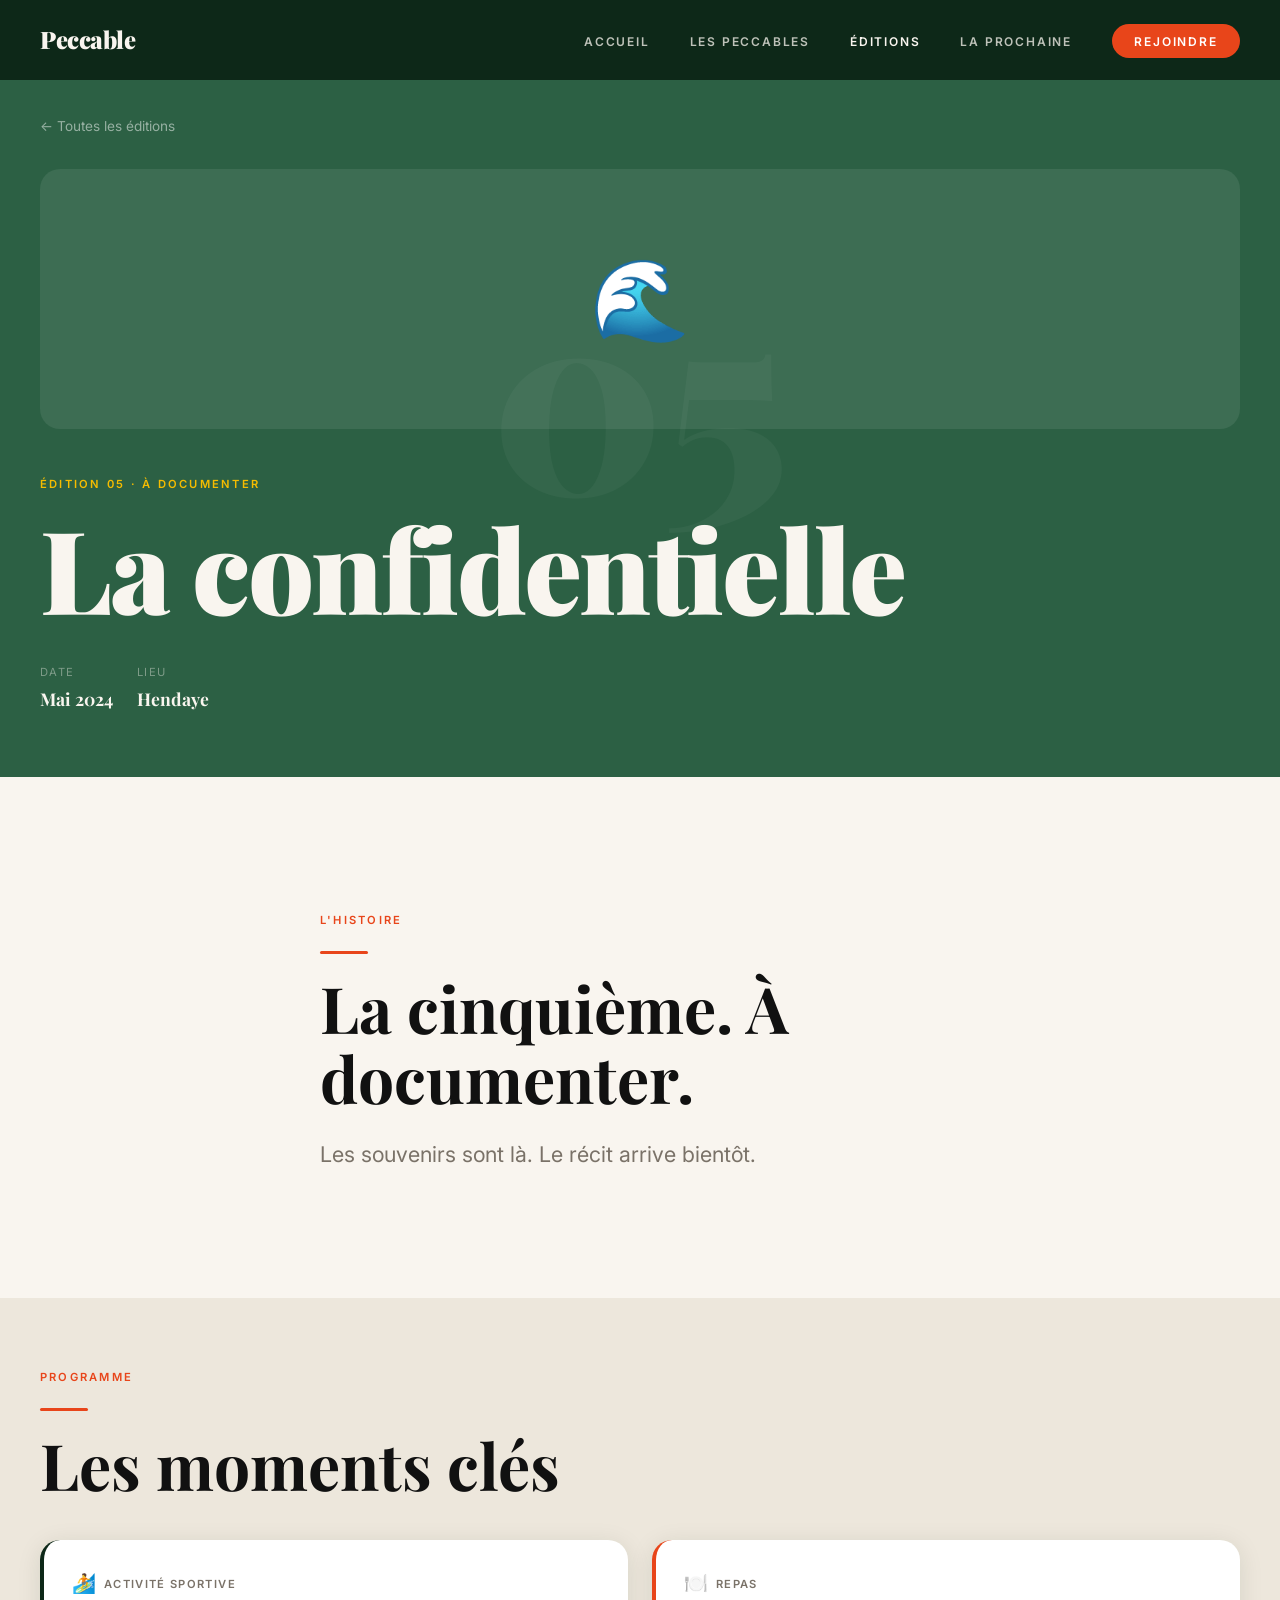
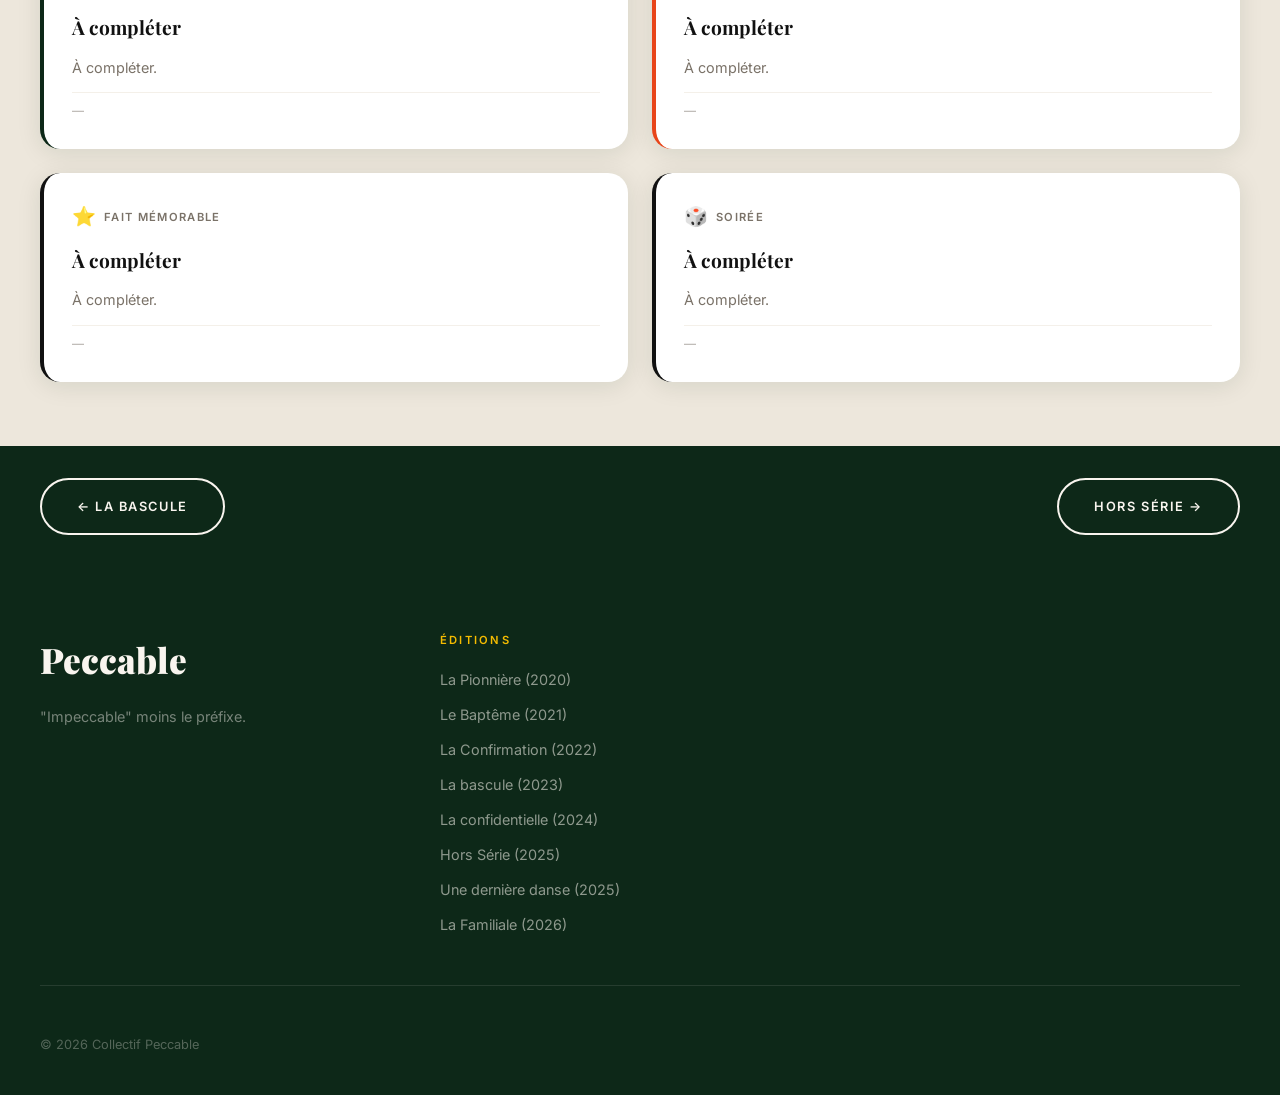
==== edition-5.html @ ae7f57f0 "Refonte page éditions : grille de cards + pages individuelles - editions.html : grille responsive av" ====
<!DOCTYPE html>
<html lang="fr">
<head>
  <meta charset="UTF-8" />
  <meta name="viewport" content="width=device-width, initial-scale=1.0" />
  <title>La confidentielle (2024) — Peccable</title>
  <link rel="stylesheet" href="css/style.css" />
</head>
<body>

  <nav class="nav">
    <a href="index.html" class="nav__logo">Peccable</a>
    <button class="nav__toggle" aria-label="Ouvrir le menu"><span></span><span></span><span></span></button>
    <ul class="nav__links">
      <li><a href="index.html">Accueil</a></li>
      <li><a href="personnes.html">Les Peccables</a></li>
      <li><a href="editions.html" class="active">Éditions</a></li>
      <li><a href="prochaine-edition.html">La Prochaine</a></li>
      <li><a href="recrutement.html" class="nav-cta">Rejoindre</a></li>
    </ul>
  </nav>
  <div class="nav__mobile">
    <button class="nav__mobile-close" aria-label="Fermer" style="position:absolute;top:2rem;right:2.5rem;font-size:2rem;color:var(--cream);">✕</button>
    <a href="index.html">Accueil</a><a href="personnes.html">Les Peccables</a><a href="editions.html">Éditions</a>
    <a href="prochaine-edition.html">La Prochaine</a><a href="recrutement.html">Rejoindre</a>
  </div>

  <section class="edition-detail-hero" style="background:var(--forest-light);">
    <div class="edition-detail-hero__bg">05</div>
    <div class="container">
      <a href="editions.html" style="display:inline-flex;align-items:center;gap:0.5rem;color:rgba(255,255,255,0.5);font-size:0.85rem;text-decoration:none;margin-bottom:2rem;">← Toutes les éditions</a>
      <div style="font-size:5rem;height:260px;background:rgba(255,255,255,0.08);border-radius:var(--radius-lg);display:flex;align-items:center;justify-content:center;margin-bottom:2.5rem;">🌊</div>
      <span class="label">Édition 05 · À documenter</span>
      <h1 class="fade-up" style="color:var(--cream);margin-top:0.5rem;">La confidentielle</h1>
      <div class="edition-detail-meta">
        <div class="edition-detail-meta__item">
          <span class="edition-detail-meta__label">Date</span>
          <span class="edition-detail-meta__value">Mai 2024</span>
        </div>
        <div class="edition-detail-meta__item">
          <span class="edition-detail-meta__label">Lieu</span>
          <span class="edition-detail-meta__value">Hendaye</span>
        </div>
      </div>
    </div>
  </section>

  <section class="section">
    <div class="container" style="max-width:720px;">
      <span class="label">L'histoire</span>
      <div class="divider"></div>
      <h2>La cinquième. À documenter.</h2>
      <p class="lead" style="margin-top:1.5rem;color:var(--muted);">Les souvenirs sont là. Le récit arrive bientôt.</p>
    </div>
  </section>

  <section class="section" style="background:var(--cream-dark);padding-top:var(--space-lg);padding-bottom:var(--space-lg);">
    <div class="container">
      <span class="label">Programme</span>
      <div class="divider"></div>
      <h2 style="margin-bottom:2.5rem;">Les moments clés</h2>
      <div class="activity-grid">
        <div class="activity-card activity-card--sport">
          <div class="activity-card__header"><span class="activity-card__icon">🏄</span><span class="activity-card__type">Activité sportive</span></div>
          <div class="activity-card__title">À compléter</div>
          <p class="activity-card__desc">À compléter.</p>
          <div class="activity-card__day">—</div>
        </div>
        <div class="activity-card activity-card--repas">
          <div class="activity-card__header"><span class="activity-card__icon">🍽️</span><span class="activity-card__type">Repas</span></div>
          <div class="activity-card__title">À compléter</div>
          <p class="activity-card__desc">À compléter.</p>
          <div class="activity-card__day">—</div>
        </div>
        <div class="activity-card activity-card--fait">
          <div class="activity-card__header"><span class="activity-card__icon">⭐</span><span class="activity-card__type">Fait mémorable</span></div>
          <div class="activity-card__title">À compléter</div>
          <p class="activity-card__desc">À compléter.</p>
          <div class="activity-card__day">—</div>
        </div>
        <div class="activity-card activity-card--fait">
          <div class="activity-card__header"><span class="activity-card__icon">🎲</span><span class="activity-card__type">Soirée</span></div>
          <div class="activity-card__title">À compléter</div>
          <p class="activity-card__desc">À compléter.</p>
          <div class="activity-card__day">—</div>
        </div>
      </div>
    </div>
  </section>

  <div style="background:var(--forest);padding:2rem 0;">
    <div class="container" style="display:flex;justify-content:space-between;flex-wrap:wrap;gap:1rem;">
      <a href="edition-inchallah.html" class="btn btn--outline">← La bascule</a>
      <a href="edition-hors-serie.html" class="btn btn--outline">Hors Série →</a>
    </div>
  </div>

  <footer class="footer">
    <div class="container">
      <div class="footer__top">
        <div><div class="footer__logo">Peccable</div><p class="footer__tagline">"Impeccable" moins le préfixe.</p></div>
        <div>
          <div class="footer__col-title">Éditions</div>
          <nav class="footer__links">
            <a href="edition-pioniere.html">La Pionnière (2020)</a>
            <a href="edition-bapteme.html">Le Baptême (2021)</a>
            <a href="edition-confirmation.html">La Confirmation (2022)</a>
            <a href="edition-inchallah.html">La bascule (2023)</a>
            <a href="edition-5.html">La confidentielle (2024)</a>
            <a href="edition-hors-serie.html">Hors Série (2025)</a>
            <a href="edition-6.html">Une dernière danse (2025)</a>
            <a href="edition-familiale.html">La Familiale (2026)</a>
          </nav>
        </div>
      </div>
      <div class="footer__bottom"><span class="footer__copy">© 2026 Collectif Peccable</span></div>
    </div>
  </footer>
  <script src="js/main.js"></script>
</body>
</html>
---- css/style.css ----
/* ============================================
   PECCABLE — Design System
   Charte: Forêt Profonde × Terracotta × Crème
   ============================================ */

@import url('https://fonts.googleapis.com/css2?family=Playfair+Display:ital,wght@0,400;0,700;0,900;1,400;1,700&family=Inter:wght@300;400;500;600&display=swap');

/* ── Variables ── */
:root {
  --cream:        #F9F5EF;
  --cream-dark:   #EDE7DC;
  --charcoal:     #111111;
  --forest:       #0D2818;
  --forest-mid:   #1A4028;
  --forest-light: #2C6044;
  --orange:       #E8451A;
  --orange-light: #FF6B3D;
  --gold:         #F5BC00;
  --muted:        #7A7268;
  --white:        #FFFFFF;

  --font-display: 'Playfair Display', Georgia, serif;
  --font-body:    'Inter', -apple-system, BlinkMacSystemFont, sans-serif;

  --space-xs: 0.5rem;
  --space-sm: 1rem;
  --space-md: 2rem;
  --space-lg: 4rem;
  --space-xl: 8rem;

  --radius:    8px;
  --radius-lg: 20px;
  --radius-xl: 36px;

  --shadow:    0 4px 24px rgba(13,40,24,0.10);
  --shadow-lg: 0 16px 48px rgba(13,40,24,0.18);

  --transition: 0.3s ease;
}

/* ── Reset ── */
*, *::before, *::after { box-sizing: border-box; margin: 0; padding: 0; }
html { scroll-behavior: smooth; }
body {
  font-family: var(--font-body);
  background: var(--cream);
  color: var(--charcoal);
  font-size: 1rem;
  line-height: 1.65;
  overflow-x: hidden;
}
img { max-width: 100%; display: block; }
a { color: inherit; text-decoration: none; }
ul { list-style: none; }
button { cursor: pointer; border: none; background: none; font: inherit; }

/* ── Typography ── */
h1, h2, h3, h4 { font-family: var(--font-display); line-height: 1.1; }
h1 { font-size: clamp(3.5rem, 9vw, 10rem); font-weight: 900; letter-spacing: -0.02em; }
h2 { font-size: clamp(2.2rem, 5vw, 5rem); font-weight: 700; }
h3 { font-size: clamp(1.4rem, 2.5vw, 2.4rem); font-weight: 700; }
h4 { font-size: clamp(1.1rem, 1.8vw, 1.5rem); font-weight: 400; font-style: italic; }
p  { font-size: clamp(0.95rem, 1.2vw, 1.1rem); color: var(--muted); }
p.lead { font-size: clamp(1.1rem, 1.8vw, 1.35rem); color: var(--charcoal); line-height: 1.5; }

.label {
  display: inline-block;
  font-family: var(--font-body);
  font-size: 0.7rem;
  font-weight: 600;
  letter-spacing: 0.2em;
  text-transform: uppercase;
  color: var(--orange);
}

/* ── Navigation ── */
.nav {
  position: fixed;
  top: 0; left: 0; right: 0;
  z-index: 100;
  display: flex;
  align-items: center;
  justify-content: space-between;
  padding: 1.25rem 2.5rem;
  background: var(--forest);
  transition: background var(--transition), padding var(--transition), box-shadow var(--transition);
}
.nav.scrolled {
  background: var(--forest);
  padding: 0.8rem 2.5rem;
  box-shadow: 0 2px 20px rgba(0,0,0,0.3);
}
.nav__logo {
  font-family: var(--font-display);
  font-size: 1.5rem;
  font-weight: 900;
  color: var(--cream);
  letter-spacing: -0.02em;
}
.nav__links {
  display: flex;
  align-items: center;
  gap: 2.5rem;
}
.nav__links li a {
  font-size: 0.75rem;
  font-weight: 600;
  letter-spacing: 0.15em;
  text-transform: uppercase;
  color: rgba(249,245,239,0.75);
  transition: color var(--transition);
}
.nav__links li a:hover { color: var(--cream); }
.nav__links li a.active { color: var(--cream); }
.nav__cta a,
.nav__links li a.nav-cta {
  background: var(--orange);
  color: var(--white) !important;
  padding: 0.6rem 1.4rem;
  border-radius: var(--radius-xl);
  transition: background var(--transition), transform var(--transition);
}
.nav__cta a:hover,
.nav__links li a.nav-cta:hover { background: var(--orange-light); transform: translateY(-1px); }

.nav__toggle {
  display: none;
  flex-direction: column;
  gap: 5px;
}
.nav__toggle span {
  display: block;
  width: 24px;
  height: 2px;
  background: var(--cream);
  transition: var(--transition);
}

/* ── Buttons ── */
.btn {
  display: inline-flex;
  align-items: center;
  gap: 0.5rem;
  font-family: var(--font-body);
  font-size: 0.8rem;
  font-weight: 600;
  letter-spacing: 0.12em;
  text-transform: uppercase;
  padding: 1rem 2.2rem;
  border-radius: var(--radius-xl);
  transition: all var(--transition);
}
.btn--primary {
  background: var(--orange);
  color: var(--white);
}
.btn--primary:hover { background: var(--orange-light); transform: translateY(-2px); box-shadow: 0 8px 24px rgba(232,69,26,0.4); }
.btn--outline {
  border: 2px solid var(--cream);
  color: var(--cream);
}
.btn--outline:hover { background: var(--cream); color: var(--charcoal); }
.btn--dark {
  background: var(--forest);
  color: var(--cream);
}
.btn--dark:hover { background: var(--forest-mid); transform: translateY(-2px); }
.btn--gold {
  background: var(--gold);
  color: var(--charcoal);
}
.btn--gold:hover { background: #FFD000; transform: translateY(-2px); box-shadow: 0 8px 24px rgba(245,188,0,0.4); }

/* ── Layout Helpers ── */
.container {
  width: 100%;
  max-width: 1280px;
  margin: 0 auto;
  padding: 0 2.5rem;
}
.container--sm { max-width: 860px; }
.container--xs { max-width: 640px; }
.section { padding: var(--space-xl) 0; }
.section--sm { padding: var(--space-lg) 0; }

.grid-2 { display: grid; grid-template-columns: 1fr 1fr; gap: 2rem; }
.grid-3 { display: grid; grid-template-columns: repeat(3, 1fr); gap: 2rem; }
.grid-4 { display: grid; grid-template-columns: repeat(4, 1fr); gap: 1.5rem; }

/* ── Tag / Badge ── */
.tag {
  display: inline-block;
  font-size: 0.7rem;
  font-weight: 600;
  letter-spacing: 0.12em;
  text-transform: uppercase;
  padding: 0.35rem 0.9rem;
  border-radius: var(--radius-xl);
  border: 1.5px solid currentColor;
}
.tag--orange { color: var(--orange); border-color: var(--orange); }
.tag--cream  { color: var(--cream);  border-color: rgba(249,245,239,0.4); }
.tag--forest { color: var(--forest); border-color: var(--forest); }

/* ── Cards ── */
.card {
  background: var(--white);
  border-radius: var(--radius-lg);
  overflow: hidden;
  box-shadow: var(--shadow);
  transition: transform var(--transition), box-shadow var(--transition);
}
.card:hover { transform: translateY(-6px); box-shadow: var(--shadow-lg); }
.card__img {
  width: 100%;
  aspect-ratio: 4/3;
  object-fit: cover;
  background: var(--cream-dark);
}
.card__img--placeholder {
  width: 100%;
  aspect-ratio: 4/3;
  background: linear-gradient(135deg, var(--forest-mid) 0%, var(--forest-light) 100%);
  display: flex;
  align-items: center;
  justify-content: center;
  font-family: var(--font-display);
  font-size: 2rem;
  color: rgba(249,245,239,0.3);
  font-style: italic;
}
.card__body { padding: 1.5rem; }
.card__label { margin-bottom: 0.5rem; }
.card__title { font-family: var(--font-display); font-size: 1.4rem; font-weight: 700; color: var(--charcoal); margin-bottom: 0.5rem; }
.card__text { font-size: 0.9rem; color: var(--muted); }
.card__footer { padding: 1rem 1.5rem; border-top: 1px solid var(--cream-dark); display: flex; align-items: center; justify-content: space-between; }

/* ── Member Cards ── */
.member-card {
  background: var(--white);
  border-radius: var(--radius-lg);
  padding: 2rem;
  box-shadow: var(--shadow);
  transition: transform var(--transition);
  position: relative;
  overflow: hidden;
}
.member-card::before {
  content: '';
  position: absolute;
  top: 0; left: 0; right: 0;
  height: 4px;
  background: var(--orange);
  transform: scaleX(0);
  transform-origin: left;
  transition: transform 0.4s ease;
}
.member-card:hover::before { transform: scaleX(1); }
.member-card:hover { transform: translateY(-4px); }
.member-card__avatar {
  width: 72px;
  height: 72px;
  border-radius: 50%;
  background: linear-gradient(135deg, var(--forest-mid) 0%, var(--forest-light) 100%);
  margin-bottom: 1.2rem;
  display: flex;
  align-items: center;
  justify-content: center;
  font-family: var(--font-display);
  font-size: 1.6rem;
  color: var(--cream);
  font-style: italic;
  font-weight: 700;
}
.member-card__name { font-family: var(--font-display); font-size: 1.5rem; font-weight: 700; margin-bottom: 0.2rem; }
.member-card__nicknames { font-size: 0.78rem; color: var(--orange); letter-spacing: 0.05em; margin-bottom: 0.8rem; font-weight: 500; }
.member-card__bio { font-size: 0.9rem; color: var(--muted); line-height: 1.6; }
.member-card__tag {
  margin-top: 1rem;
  font-size: 0.7rem;
  font-weight: 600;
  letter-spacing: 0.1em;
  text-transform: uppercase;
  color: var(--forest-light);
  background: rgba(44,96,68,0.1);
  padding: 0.3rem 0.8rem;
  border-radius: var(--radius-xl);
  display: inline-block;
}

/* ── Edition Cards ── */
.edition-card {
  display: grid;
  grid-template-columns: 1fr 2fr;
  gap: 0;
  background: var(--white);
  border-radius: var(--radius-lg);
  overflow: hidden;
  box-shadow: var(--shadow);
  transition: transform var(--transition), box-shadow var(--transition);
}
.edition-card:hover { transform: translateY(-6px); box-shadow: var(--shadow-lg); }
.edition-card__side {
  background: var(--forest);
  padding: 2.5rem 2rem;
  display: flex;
  flex-direction: column;
  justify-content: space-between;
}
.edition-card__number {
  font-family: var(--font-display);
  font-size: 5rem;
  font-weight: 900;
  color: rgba(249,245,239,0.15);
  line-height: 1;
}
.edition-card__year {
  font-size: 0.75rem;
  font-weight: 600;
  letter-spacing: 0.2em;
  text-transform: uppercase;
  color: var(--gold);
}
.edition-card__body { padding: 2.5rem; }
.edition-card__subtitle { font-size: 0.75rem; color: var(--orange); font-weight: 600; letter-spacing: 0.15em; text-transform: uppercase; margin-bottom: 0.5rem; }
.edition-card__title { font-family: var(--font-display); font-size: 2rem; font-weight: 700; margin-bottom: 1rem; }
.edition-card__desc { font-size: 0.95rem; color: var(--muted); line-height: 1.7; margin-bottom: 1.5rem; }
.edition-card__stats { display: flex; gap: 1.5rem; flex-wrap: wrap; }
.stat { }
.stat__val { font-family: var(--font-display); font-size: 1.6rem; font-weight: 700; color: var(--charcoal); }
.stat__key { font-size: 0.72rem; color: var(--muted); text-transform: uppercase; letter-spacing: 0.1em; }

/* ── Edition details ── */
.edition-card__details {
  margin-top: 1.5rem;
  padding-top: 1.5rem;
  border-top: 1px solid var(--cream-dark);
  display: flex;
  flex-direction: column;
  gap: 0;
}
.edition-detail__day {
  padding: 0.75rem 0;
  border-bottom: 1px solid var(--cream-dark);
}
.edition-detail__day:last-child { border-bottom: none; }
.edition-detail__day-header {
  display: flex;
  align-items: center;
  gap: 0.75rem;
  font-weight: 600;
  font-size: 0.85rem;
  color: var(--charcoal);
  margin-bottom: 0.5rem;
}
.edition-detail__day-header .tag { margin: 0; }
.edition-detail__items {
  display: flex;
  flex-wrap: wrap;
  gap: 0.75rem;
  padding-left: 0.25rem;
}
.edition-detail__item {
  display: flex;
  align-items: flex-start;
  gap: 0.4rem;
  font-size: 0.85rem;
  color: var(--muted);
  min-width: 160px;
}
.edition-detail__item-icon { font-size: 0.9rem; flex-shrink: 0; margin-top: 0.05rem; }
.edition-detail__item-text { line-height: 1.4; }
.edition-detail__item-label { font-size: 0.7rem; text-transform: uppercase; letter-spacing: 0.08em; color: var(--muted); opacity: 0.7; display: block; }

/* ── Forms ── */
.form-group { margin-bottom: 1.5rem; }
.form-label {
  display: block;
  font-size: 0.75rem;
  font-weight: 600;
  letter-spacing: 0.12em;
  text-transform: uppercase;
  color: var(--charcoal);
  margin-bottom: 0.5rem;
}
.form-input,
.form-textarea,
.form-select {
  width: 100%;
  padding: 1rem 1.2rem;
  border: 2px solid var(--cream-dark);
  border-radius: var(--radius);
  font-family: var(--font-body);
  font-size: 0.95rem;
  color: var(--charcoal);
  background: var(--white);
  transition: border-color var(--transition), box-shadow var(--transition);
  outline: none;
  appearance: none;
}
.form-input:focus,
.form-textarea:focus,
.form-select:focus {
  border-color: var(--forest-light);
  box-shadow: 0 0 0 3px rgba(44,96,68,0.12);
}
.form-textarea { resize: vertical; min-height: 140px; }
.form-hint { font-size: 0.78rem; color: var(--muted); margin-top: 0.3rem; font-style: italic; }

.form-grid { display: grid; grid-template-columns: 1fr 1fr; gap: 1.2rem; }

/* ── Hero Sections ── */
.hero {
  min-height: 100vh;
  background: var(--forest);
  display: flex;
  align-items: flex-end;
  padding: 8rem 0 5rem;
  position: relative;
  overflow: hidden;
}
.hero::after {
  content: '';
  position: absolute;
  inset: 0;
  background: radial-gradient(ellipse at 70% 50%, rgba(44,96,68,0.5) 0%, transparent 60%);
  pointer-events: none;
}
.hero__bg-text {
  position: absolute;
  top: 50%;
  left: 50%;
  transform: translate(-50%, -50%);
  font-family: var(--font-display);
  font-size: clamp(8rem, 22vw, 30rem);
  font-weight: 900;
  color: rgba(249,245,239,0.04);
  white-space: nowrap;
  pointer-events: none;
  user-select: none;
  letter-spacing: -0.04em;
  line-height: 1;
}
.hero__label { margin-bottom: 1.5rem; }
.hero h1 { color: var(--cream); }
.hero h1 em { font-style: italic; color: var(--gold); }
.hero__sub {
  font-size: clamp(1rem, 1.8vw, 1.3rem);
  color: rgba(249,245,239,0.65);
  max-width: 600px;
  margin: 1.5rem 0 2.5rem;
  line-height: 1.6;
}
.hero__actions { display: flex; gap: 1rem; flex-wrap: wrap; }

.page-hero {
  min-height: 55vh;
  background: var(--forest);
  display: flex;
  align-items: flex-end;
  padding: 8rem 0 4rem;
  position: relative;
  overflow: hidden;
}
.page-hero::after {
  content: '';
  position: absolute;
  inset: 0;
  background: radial-gradient(ellipse at 30% 60%, rgba(44,96,68,0.4) 0%, transparent 60%);
  pointer-events: none;
}
.page-hero .label { margin-bottom: 1rem; }
.page-hero h1 { color: var(--cream); font-size: clamp(2.5rem, 6vw, 7rem); }
.page-hero__sub { font-size: 1.1rem; color: rgba(249,245,239,0.6); margin-top: 1rem; max-width: 550px; }

/* ── Strip / Banner ── */
.strip {
  background: var(--orange);
  padding: 2.5rem 0;
  overflow: hidden;
}
.strip__inner {
  display: flex;
  gap: 4rem;
  white-space: nowrap;
  animation: marquee 20s linear infinite;
}
.strip__item {
  font-family: var(--font-display);
  font-size: clamp(1.4rem, 2.5vw, 2rem);
  font-style: italic;
  color: var(--white);
  display: flex;
  align-items: center;
  gap: 2rem;
  flex-shrink: 0;
}
.strip__item::after { content: '✦'; font-style: normal; font-size: 0.7em; opacity: 0.5; }
@keyframes marquee {
  from { transform: translateX(0); }
  to   { transform: translateX(-50%); }
}

/* ── Section Titles ── */
.section-header { margin-bottom: var(--space-lg); }
.section-header .label { margin-bottom: 0.75rem; }
.section-header h2 { margin-bottom: 1rem; }
.section-header p { max-width: 560px; }
.section-header--center { text-align: center; }
.section-header--center p { margin: 0 auto; }
.section-header--light h2 { color: var(--cream); }
.section-header--light p { color: rgba(249,245,239,0.6); }

/* ── Divider ── */
.divider {
  width: 48px;
  height: 3px;
  background: var(--orange);
  border-radius: 2px;
  margin: 1.2rem 0;
}
.divider--center { margin: 1.2rem auto; }

/* ── Footer ── */
.footer {
  background: var(--forest);
  padding: var(--space-lg) 0 2.5rem;
}
.footer__top {
  display: grid;
  grid-template-columns: 1.5fr 1fr 1fr 1fr;
  gap: 3rem;
  margin-bottom: 3rem;
  padding-bottom: 3rem;
  border-bottom: 1px solid rgba(249,245,239,0.1);
}
.footer__logo {
  font-family: var(--font-display);
  font-size: 2.2rem;
  font-weight: 900;
  color: var(--cream);
  margin-bottom: 1rem;
}
.footer__tagline { font-size: 0.9rem; color: rgba(249,245,239,0.45); line-height: 1.7; }
.footer__col-title {
  font-size: 0.7rem;
  font-weight: 600;
  letter-spacing: 0.2em;
  text-transform: uppercase;
  color: var(--gold);
  margin-bottom: 1.2rem;
}
.footer__links { display: flex; flex-direction: column; gap: 0.7rem; }
.footer__links a {
  font-size: 0.9rem;
  color: rgba(249,245,239,0.55);
  transition: color var(--transition);
}
.footer__links a:hover { color: var(--cream); }
.footer__bottom {
  display: flex;
  align-items: center;
  justify-content: space-between;
}
.footer__copy { font-size: 0.8rem; color: rgba(249,245,239,0.3); }
.footer__edition {
  font-family: var(--font-display);
  font-style: italic;
  color: rgba(249,245,239,0.3);
  font-size: 0.85rem;
}

/* ── Boîte à idées ── */
.idea-box {
  background: var(--forest);
  border-radius: var(--radius-xl);
  padding: 4rem;
  position: relative;
  overflow: hidden;
}
.idea-box::before {
  content: '💡';
  position: absolute;
  top: -1rem;
  right: 2rem;
  font-size: 8rem;
  opacity: 0.07;
}
.idea-box .form-label { color: rgba(249,245,239,0.7); }
.idea-box .form-input,
.idea-box .form-textarea,
.idea-box .form-select {
  background: rgba(249,245,239,0.07);
  border-color: rgba(249,245,239,0.15);
  color: var(--cream);
}
.idea-box .form-input::placeholder,
.idea-box .form-textarea::placeholder { color: rgba(249,245,239,0.3); }
.idea-box .form-input:focus,
.idea-box .form-textarea:focus { border-color: var(--gold); box-shadow: 0 0 0 3px rgba(245,188,0,0.15); }

/* ── Score / Recrutement ── */
.scoring-item {
  display: flex;
  align-items: flex-start;
  gap: 1.2rem;
  padding: 1.5rem;
  background: var(--white);
  border-radius: var(--radius);
  margin-bottom: 1rem;
  border-left: 3px solid transparent;
  transition: border-color var(--transition);
}
.scoring-item:hover { border-left-color: var(--orange); }
.scoring-item__icon {
  width: 44px;
  height: 44px;
  border-radius: var(--radius);
  background: var(--cream-dark);
  display: flex;
  align-items: center;
  justify-content: center;
  font-size: 1.3rem;
  flex-shrink: 0;
}
.scoring-item__title { font-weight: 600; font-size: 0.95rem; margin-bottom: 0.2rem; }
.scoring-item__desc { font-size: 0.85rem; color: var(--muted); }
.scoring-item__pts {
  margin-left: auto;
  font-family: var(--font-display);
  font-size: 1.8rem;
  font-weight: 700;
  color: var(--orange);
  flex-shrink: 0;
}

/* ── Accordion (FAQ-like) ── */
.accordion-item {
  border-bottom: 1px solid var(--cream-dark);
}
.accordion-btn {
  width: 100%;
  display: flex;
  align-items: center;
  justify-content: space-between;
  padding: 1.3rem 0;
  font-family: var(--font-display);
  font-size: 1.15rem;
  font-weight: 700;
  text-align: left;
  color: var(--charcoal);
  transition: color var(--transition);
}
.accordion-btn:hover { color: var(--forest-light); }
.accordion-btn .chevron {
  width: 20px;
  height: 20px;
  border: 2px solid currentColor;
  border-radius: 50%;
  display: flex;
  align-items: center;
  justify-content: center;
  flex-shrink: 0;
  transition: transform var(--transition);
}
.accordion-btn.open .chevron { transform: rotate(45deg); }
.accordion-body {
  display: none;
  padding-bottom: 1.3rem;
  font-size: 0.95rem;
  color: var(--muted);
  line-height: 1.7;
}
.accordion-body.open { display: block; }

/* ── Mobile Menu ── */
.nav__mobile {
  display: none;
  position: fixed;
  inset: 0;
  background: var(--forest);
  z-index: 99;
  flex-direction: column;
  align-items: center;
  justify-content: center;
  gap: 2.5rem;
}
.nav__mobile.open { display: flex; }
.nav__mobile a {
  font-family: var(--font-display);
  font-size: 2.5rem;
  font-weight: 700;
  color: var(--cream);
  transition: color var(--transition);
}
.nav__mobile a:hover { color: var(--gold); }

/* ── Animations ── */
@keyframes fadeUp {
  from { opacity: 0; transform: translateY(30px); }
  to   { opacity: 1; transform: translateY(0); }
}
.fade-up { animation: fadeUp 0.7s ease both; }
.fade-up-delay-1 { animation-delay: 0.15s; }
.fade-up-delay-2 { animation-delay: 0.30s; }
.fade-up-delay-3 { animation-delay: 0.45s; }

/* ── Edition preview cards (grid on editions.html) ── */
.editions-grid {
  display: grid;
  grid-template-columns: repeat(3, 1fr);
  gap: 2rem;
}
.edition-preview {
  display: block;
  text-decoration: none;
  color: inherit;
  border-radius: var(--radius-lg);
  overflow: hidden;
  background: var(--white);
  box-shadow: var(--shadow);
  transition: transform var(--transition), box-shadow var(--transition);
}
.edition-preview:hover {
  transform: translateY(-6px);
  box-shadow: var(--shadow-lg);
}
.edition-preview__photo {
  position: relative;
  aspect-ratio: 4/3;
  overflow: hidden;
  background: var(--forest);
}
.edition-preview__photo img {
  width: 100%;
  height: 100%;
  object-fit: cover;
  transition: transform 0.5s ease;
}
.edition-preview:hover .edition-preview__photo img { transform: scale(1.05); }
.edition-preview__placeholder {
  width: 100%;
  height: 100%;
  display: flex;
  align-items: center;
  justify-content: center;
  font-size: 3.5rem;
  opacity: 0.35;
}
.edition-preview__num {
  position: absolute;
  top: 1rem;
  left: 1rem;
  font-family: var(--font-display);
  font-size: 0.75rem;
  font-weight: 900;
  letter-spacing: 0.1em;
  color: var(--white);
  background: rgba(0,0,0,0.35);
  backdrop-filter: blur(4px);
  padding: 0.3rem 0.7rem;
  border-radius: 100px;
}
.edition-preview__info {
  padding: 1.25rem 1.5rem 1.5rem;
}
.edition-preview__name {
  font-family: var(--font-display);
  font-size: 1.3rem;
  font-weight: 700;
  color: var(--charcoal);
  margin-bottom: 0.5rem;
}
.edition-preview__meta {
  display: flex;
  gap: 1rem;
  font-size: 0.82rem;
  color: var(--muted);
}
.edition-preview__meta span { display: flex; align-items: center; gap: 0.3rem; }

/* ── Edition detail page ── */
.edition-detail-hero {
  background: var(--forest);
  padding: 7rem 0 4rem;
  position: relative;
  overflow: hidden;
}
.edition-detail-hero__bg {
  position: absolute;
  inset: 0;
  font-family: var(--font-display);
  font-size: clamp(8rem, 20vw, 18rem);
  font-weight: 900;
  color: rgba(255,255,255,0.04);
  display: flex;
  align-items: center;
  justify-content: center;
  pointer-events: none;
  user-select: none;
  line-height: 1;
}
.edition-detail-hero__photo {
  width: 100%;
  max-height: 420px;
  object-fit: cover;
  border-radius: var(--radius-lg);
  margin-bottom: 2.5rem;
}
.edition-detail-hero__photo-placeholder {
  width: 100%;
  height: 280px;
  background: var(--forest-mid);
  border-radius: var(--radius-lg);
  display: flex;
  align-items: center;
  justify-content: center;
  font-size: 5rem;
  margin-bottom: 2.5rem;
  opacity: 0.5;
}
.edition-detail-hero .label { color: var(--gold); }
.edition-detail-hero h1 { color: var(--cream); }
.edition-detail-hero__sub { color: rgba(249,245,239,0.65); font-size: 1.05rem; margin-top: 1rem; }
.edition-detail-meta {
  display: flex;
  flex-wrap: wrap;
  gap: 1.5rem;
  margin-top: 2rem;
}
.edition-detail-meta__item {
  display: flex;
  flex-direction: column;
  gap: 0.2rem;
}
.edition-detail-meta__label {
  font-size: 0.7rem;
  text-transform: uppercase;
  letter-spacing: 0.12em;
  color: rgba(249,245,239,0.4);
}
.edition-detail-meta__value {
  font-family: var(--font-display);
  font-size: 1.1rem;
  font-weight: 700;
  color: var(--cream);
}

/* ── Activity cards ── */
.activity-grid {
  display: grid;
  grid-template-columns: repeat(2, 1fr);
  gap: 1.5rem;
}
.activity-card {
  background: var(--white);
  border-radius: var(--radius-lg);
  padding: 1.75rem;
  box-shadow: var(--shadow);
  border-left: 4px solid var(--forest);
  display: flex;
  flex-direction: column;
  gap: 0.75rem;
}
.activity-card--sport  { border-left-color: var(--forest); }
.activity-card--repas  { border-left-color: var(--orange); }
.activity-card--visite { border-left-color: var(--gold); }
.activity-card--fait   { border-left-color: var(--charcoal); }
.activity-card--annonce { border-left-color: var(--forest-light); }
.activity-card__header {
  display: flex;
  align-items: center;
  gap: 0.5rem;
}
.activity-card__icon { font-size: 1.2rem; }
.activity-card__type {
  font-size: 0.7rem;
  font-weight: 600;
  text-transform: uppercase;
  letter-spacing: 0.12em;
  color: var(--muted);
}
.activity-card__title {
  font-family: var(--font-display);
  font-size: 1.2rem;
  font-weight: 700;
  color: var(--charcoal);
}
.activity-card__desc {
  font-size: 0.9rem;
  color: var(--muted);
  line-height: 1.7;
}
.activity-card__day {
  font-size: 0.75rem;
  color: var(--muted);
  opacity: 0.6;
  margin-top: auto;
  padding-top: 0.5rem;
  border-top: 1px solid var(--cream-dark);
}

/* ── Responsive ── */
@media (max-width: 1024px) {
  .grid-4 { grid-template-columns: repeat(2, 1fr); }
  .footer__top { grid-template-columns: 1fr 1fr; }
  .edition-card { grid-template-columns: 1fr; }
  .edition-card__side { padding: 1.5rem 2rem; flex-direction: row; align-items: center; }
}
@media (max-width: 768px) {
  :root { --space-xl: 5rem; --space-lg: 3rem; }
  .nav__links { display: none; }
  .nav__toggle { display: flex; }
  .grid-2, .grid-3 { grid-template-columns: 1fr; }
  .editions-grid { grid-template-columns: repeat(2, 1fr); }
  .activity-grid { grid-template-columns: 1fr; }
  .form-grid { grid-template-columns: 1fr; }
  .footer__top { grid-template-columns: 1fr; }
  .idea-box { padding: 2.5rem 1.5rem; }
  .footer__bottom { flex-direction: column; gap: 0.5rem; text-align: center; }
}
@media (max-width: 480px) {
  .container { padding: 0 1.25rem; }
  .hero { padding: 7rem 0 4rem; }
  .editions-grid { grid-template-columns: 1fr; }
}
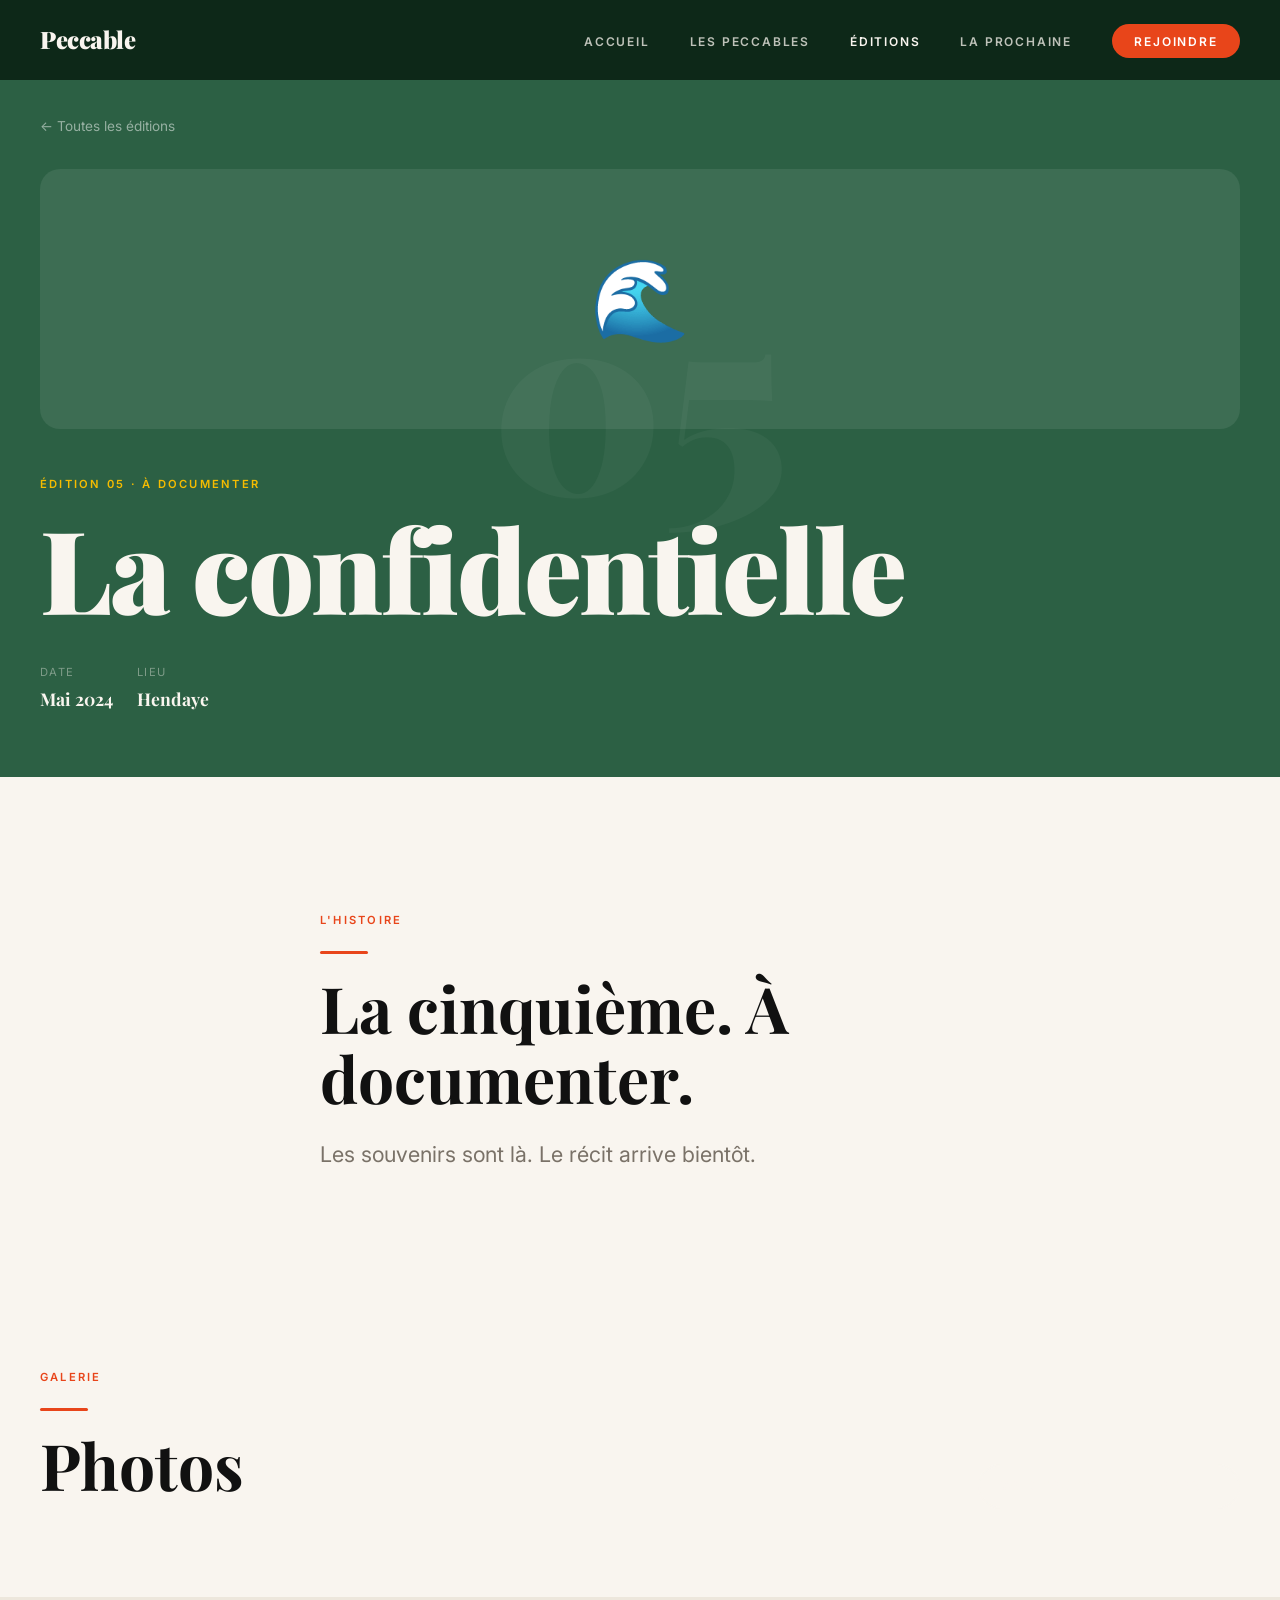
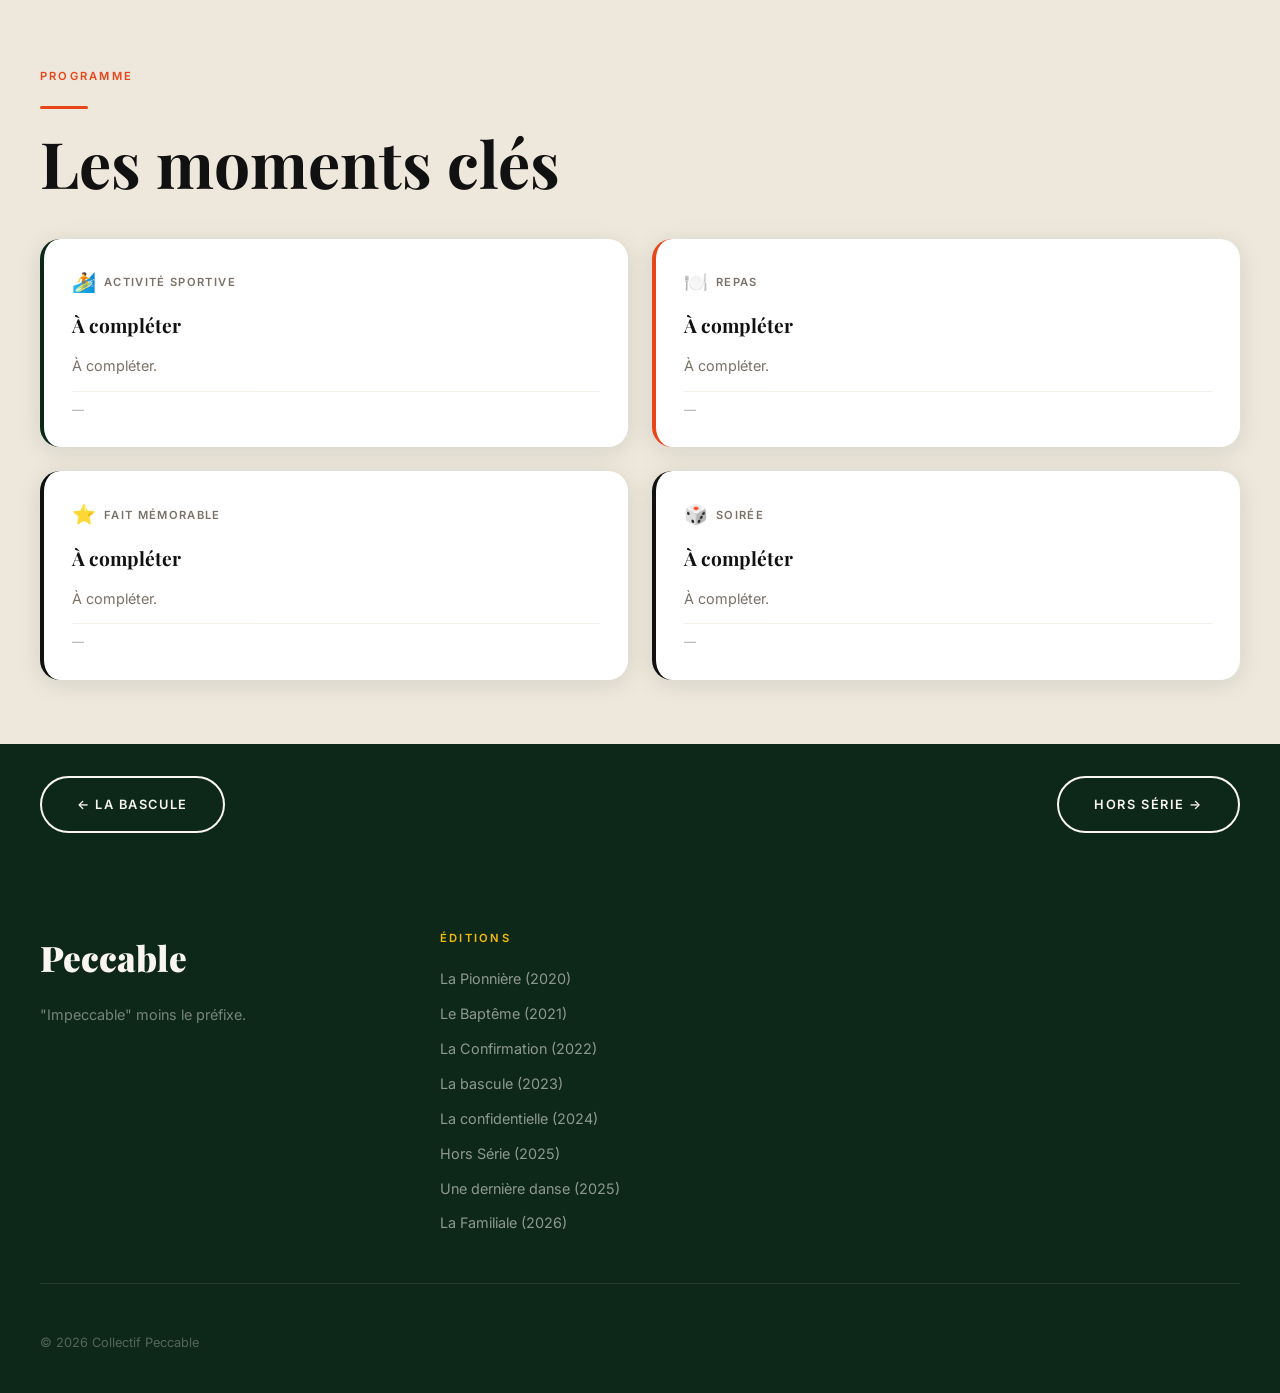
==== commit a1e1ede6: "Fix JS (syntax error bloquant tout), galerie photos sur les 8 éditions, fix accordéon et score quest" ====
--- a/edition-5.html
+++ b/edition-5.html
@@ -51,6 +51,25 @@
       <div class="divider"></div>
       <h2>La cinquième. À documenter.</h2>
       <p class="lead" style="margin-top:1.5rem;color:var(--muted);">Les souvenirs sont là. Le récit arrive bientôt.</p>
+    </div>
+  </section>
+
+  <!-- Galerie photos -->
+  <section class="section" style="padding-top:var(--space-lg);padding-bottom:var(--space-lg);">
+    <div class="container">
+      <span class="label">Galerie</span>
+      <div class="divider"></div>
+      <div style="display:flex;align-items:baseline;justify-content:space-between;flex-wrap:wrap;gap:1rem;margin-bottom:1.5rem;">
+        <h2>Photos</h2>
+        <a href="#" class="btn btn--outline" style="font-size:0.8rem;padding:0.6rem 1.2rem;" target="_blank" rel="noopener">Voir toutes les photos →</a>
+      </div>
+      <div class="photo-grid">
+        <img class="photo-grid__item" src="photos/edition-5/01.jpg" alt="" loading="lazy" onerror="this.remove()" />
+        <img class="photo-grid__item" src="photos/edition-5/02.jpg" alt="" loading="lazy" onerror="this.remove()" />
+        <img class="photo-grid__item" src="photos/edition-5/03.jpg" alt="" loading="lazy" onerror="this.remove()" />
+        <img class="photo-grid__item" src="photos/edition-5/04.jpg" alt="" loading="lazy" onerror="this.remove()" />
+        <img class="photo-grid__item" src="photos/edition-5/05.jpg" alt="" loading="lazy" onerror="this.remove()" />
+      </div>
     </div>
   </section>
 
--- a/css/style.css
+++ b/css/style.css
@@ -634,6 +634,36 @@
   flex-shrink: 0;
 }
 
+/* ── Photo Gallery ── */
+.photo-grid {
+  display: grid;
+  grid-template-columns: repeat(3, 1fr);
+  gap: 0.4rem;
+  border-radius: var(--radius-lg);
+  overflow: hidden;
+}
+.photo-grid__item {
+  width: 100%;
+  aspect-ratio: 4/3;
+  object-fit: cover;
+  display: block;
+  transition: opacity 0.25s;
+  cursor: pointer;
+}
+.photo-grid__item:hover { opacity: 0.88; }
+.photo-grid__empty {
+  grid-column: 1 / -1;
+  padding: 3rem;
+  text-align: center;
+  background: var(--cream-dark);
+  border-radius: var(--radius-lg);
+  color: var(--muted);
+  font-size: 0.9rem;
+}
+@media (max-width: 600px) {
+  .photo-grid { grid-template-columns: repeat(2, 1fr); }
+}
+
 /* ── Accordion (FAQ-like) ── */
 .accordion-item {
   border-bottom: 1px solid var(--cream-dark);
